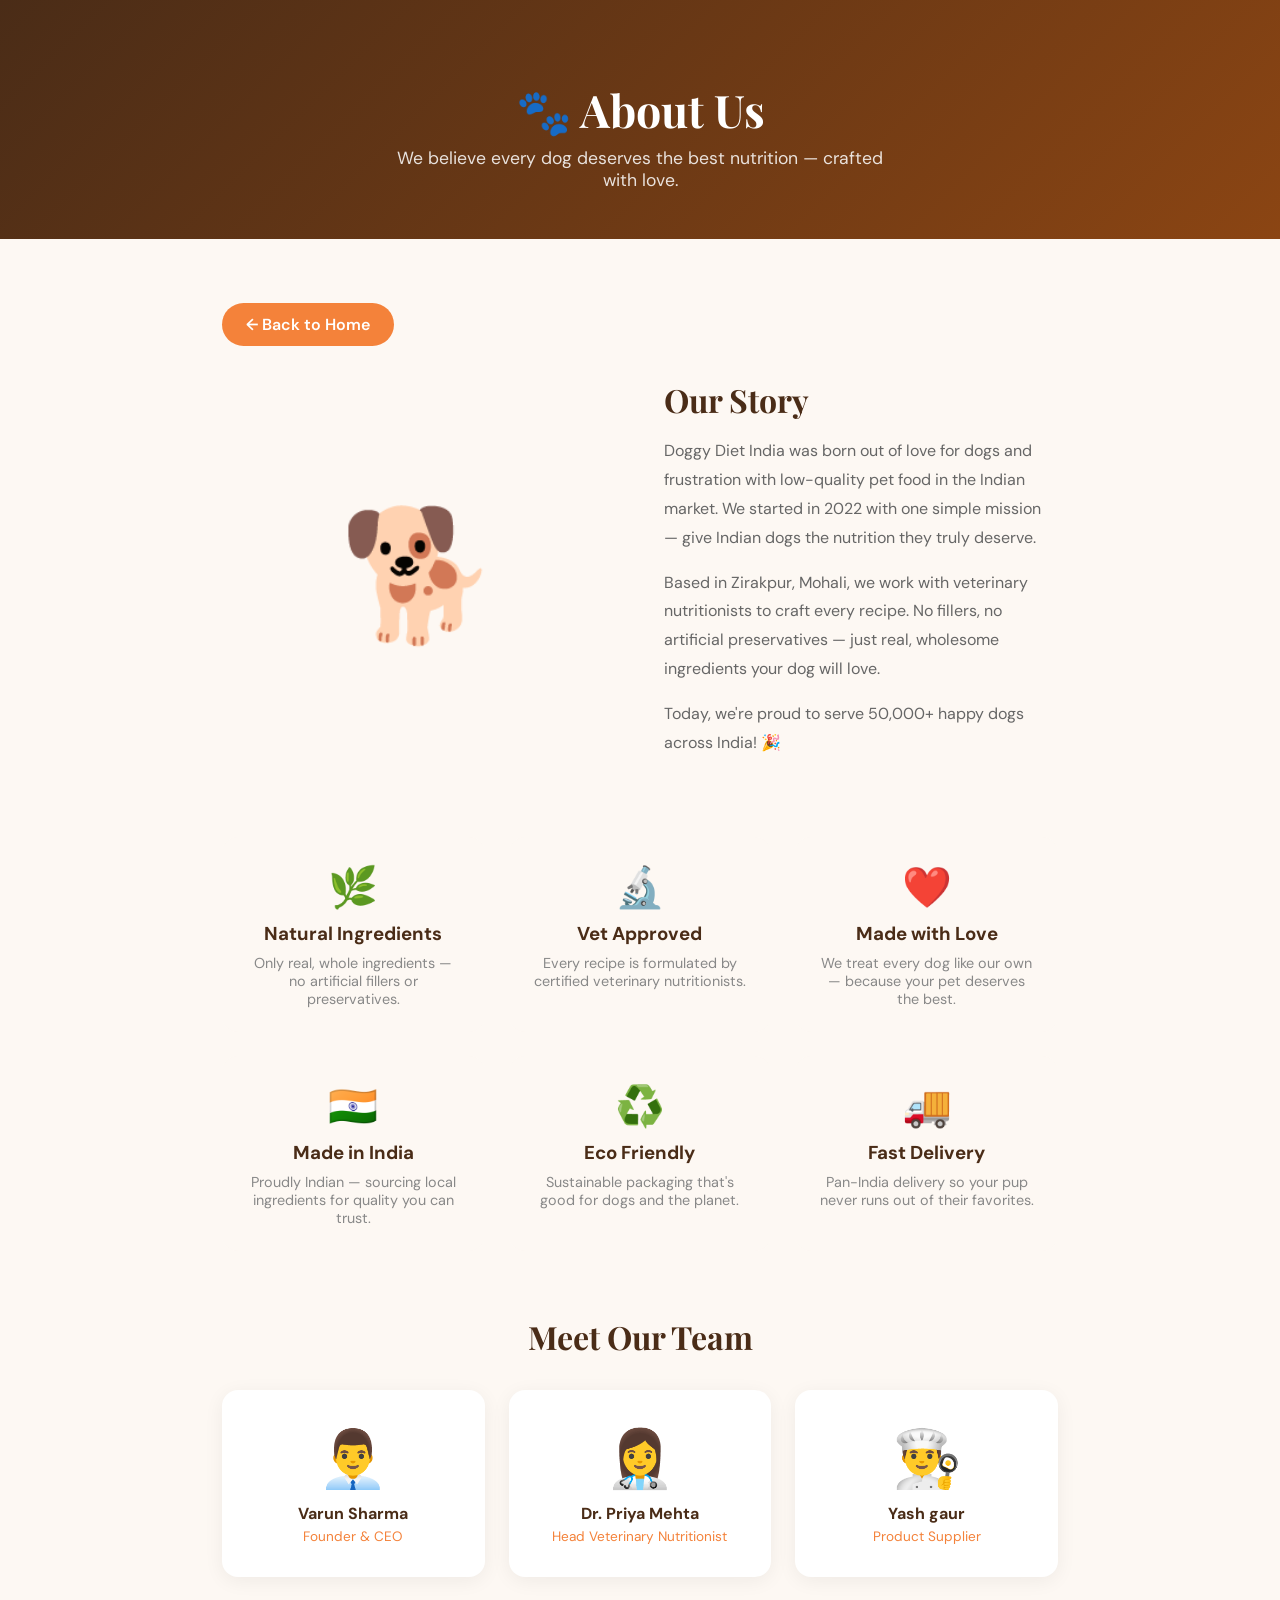
==== about.html @ 47fa0f8b "Add files via upload" ====
<!DOCTYPE html>
<html lang="en">
<head>
  <meta charset="UTF-8">
  <meta name="viewport" content="width=device-width, initial-scale=1.0">
  <title>About Us — Doggy Diet India</title>
  <link href="https://fonts.googleapis.com/css2?family=Playfair+Display:wght@700;800&family=DM+Sans:wght@300;400;500;600&display=swap" rel="stylesheet"/>
  <link rel="stylesheet" href="style.css">
  <style>
    .page-hero {
      background: linear-gradient(135deg, #4A2C17 0%, #8B4513 100%);
      padding: 5rem 2rem 3rem;
      text-align: center;
      color: white;
    }
    .page-hero h1 {
      font-family: 'Playfair Display', serif;
      font-size: 2.8rem;
      margin-bottom: .5rem;
    }
    .page-hero p {
      font-size: 1.1rem;
      opacity: .85;
      max-width: 500px;
      margin: 0 auto;
    }
    .page-content {
      max-width: 900px;
      margin: 0 auto;
      padding: 4rem 2rem;
    }
    .about-grid {
      display: grid;
      grid-template-columns: 1fr 1fr;
      gap: 3rem;
      align-items: center;
      margin-bottom: 4rem;
    }
    @media(max-width:768px) {
      .about-grid { grid-template-columns: 1fr; }
      .page-hero h1 { font-size: 2rem; }
    }
    .about-emoji {
      font-size: 8rem;
      text-align: center;
      line-height: 1;
    }
    .about-text h2 {
      font-family: 'Playfair Display', serif;
      color: #4A2C17;
      font-size: 2rem;
      margin-bottom: 1rem;
    }
    .about-text p {
      color: #666;
      line-height: 1.8;
      margin-bottom: 1rem;
    }
    .values-grid {
      display: grid;
      grid-template-columns: repeat(3, 1fr);
      gap: 1.5rem;
      margin-top: 3rem;
    }
    @media(max-width:768px) {
      .values-grid { grid-template-columns: 1fr; }
    }
    .value-card {
      background: #FDF8F3;
      border-radius: 16px;
      padding: 1.5rem;
      text-align: center;
    }
    .value-card .icon { font-size: 2.5rem; margin-bottom: .5rem; }
    .value-card h3 { color: #4A2C17; margin-bottom: .5rem; }
    .value-card p { color: #888; font-size: .9rem; }
    .team-section {
      margin-top: 4rem;
      text-align: center;
    }
    .team-section h2 {
      font-family: 'Playfair Display', serif;
      color: #4A2C17;
      font-size: 2rem;
      margin-bottom: 2rem;
    }
    .team-grid {
      display: grid;
      grid-template-columns: repeat(3, 1fr);
      gap: 1.5rem;
    }
    @media(max-width:768px) {
      .team-grid { grid-template-columns: 1fr; }
    }
    .team-card {
      background: white;
      border-radius: 16px;
      padding: 2rem 1.5rem;
      box-shadow: 0 4px 20px rgba(0,0,0,.06);
      text-align: center;
    }
    .team-avatar { font-size: 3.5rem; margin-bottom: .5rem; }
    .team-name { font-weight: 700; color: #4A2C17; }
    .team-role { font-size: .85rem; color: #F4823A; margin-top: .2rem; }
    .back-btn {
      display: inline-flex;
      align-items: center;
      gap: .4rem;
      background: #F4823A;
      color: white;
      padding: .7rem 1.5rem;
      border-radius: 25px;
      text-decoration: none;
      font-weight: 600;
      margin-bottom: 2rem;
      transition: background .2s;
    }
    .back-btn:hover { background: #D96A22; }
  </style>
</head>
<body>

<div class="page-hero">
  <h1>🐾 About Us</h1>
  <p>We believe every dog deserves the best nutrition — crafted with love.</p>
</div>

<div class="page-content">
  <a href="index.html" class="back-btn">← Back to Home</a>

  <div class="about-grid">
    <div class="about-emoji">🐕</div>
    <div class="about-text">
      <h2>Our Story</h2>
      <p>Doggy Diet India was born out of love for dogs and frustration with low-quality pet food in the Indian market. We started in 2022 with one simple mission — give Indian dogs the nutrition they truly deserve.</p>
      <p>Based in Zirakpur, Mohali, we work with veterinary nutritionists to craft every recipe. No fillers, no artificial preservatives — just real, wholesome ingredients your dog will love.</p>
      <p>Today, we're proud to serve 50,000+ happy dogs across India! 🎉</p>
    </div>
  </div>

  <div class="values-grid">
    <div class="value-card">
      <div class="icon">🌿</div>
      <h3>Natural Ingredients</h3>
      <p>Only real, whole ingredients — no artificial fillers or preservatives.</p>
    </div>
    <div class="value-card">
      <div class="icon">🔬</div>
      <h3>Vet Approved</h3>
      <p>Every recipe is formulated by certified veterinary nutritionists.</p>
    </div>
    <div class="value-card">
      <div class="icon">❤️</div>
      <h3>Made with Love</h3>
      <p>We treat every dog like our own — because your pet deserves the best.</p>
    </div>
    <div class="value-card">
      <div class="icon">🇮🇳</div>
      <h3>Made in India</h3>
      <p>Proudly Indian — sourcing local ingredients for quality you can trust.</p>
    </div>
    <div class="value-card">
      <div class="icon">♻️</div>
      <h3>Eco Friendly</h3>
      <p>Sustainable packaging that's good for dogs and the planet.</p>
    </div>
    <div class="value-card">
      <div class="icon">🚚</div>
      <h3>Fast Delivery</h3>
      <p>Pan-India delivery so your pup never runs out of their favorites.</p>
    </div>
  </div>

  <div class="team-section">
    <h2>Meet Our Team</h2>
    <div class="team-grid">
      <div class="team-card">
        <div class="team-avatar">👨‍💼</div>
        <div class="team-name">Varun Sharma</div>
        <div class="team-role">Founder & CEO</div>
      </div>
      <div class="team-card">
        <div class="team-avatar">👩‍⚕️</div>
        <div class="team-name">Dr. Priya Mehta</div>
        <div class="team-role">Head Veterinary Nutritionist</div>
      </div>
      <div class="team-card">
        <div class="team-avatar">👨‍🍳</div>
        <div class="team-name">Yash gaur </div>
        <div class="team-role"> Product Supplier</div>
      </div>
    </div>
  </div>
</div>

</body>
</html>
---- style.css ----
/* ── RESET & ROOT ──────────────────────────────────── */
*, *::before, *::after { box-sizing: border-box; margin: 0; padding: 0; }

:root {
  --orange:    #F4823A;
  --orange-dk: #D96A22;
  --orange-lt: #FFF0E6;
  --brown:     #4A2C17;
  --brown-md:  #7B4B2A;
  --brown-lt:  #C49A6C;
  --cream:     #FDF8F3;
  --white:     #FFFFFF;
  --gray:      #6B6B6B;
  --gray-lt:   #F2EEEA;
  --text:      #2A1A0E;
  --shadow:    0 4px 24px rgba(74,44,23,.10);
  --shadow-lg: 0 12px 48px rgba(74,44,23,.16);
}

html { scroll-behavior: smooth; }

body {
  font-family: 'DM Sans', sans-serif;
  background: var(--cream);
  color: var(--text);
  overflow-x: hidden;
}

/* ── SCROLLBAR ─────────────────────────────────────── */
::-webkit-scrollbar { width: 6px; }
::-webkit-scrollbar-track { background: var(--cream); }
::-webkit-scrollbar-thumb { background: var(--brown-lt); border-radius: 3px; }

/* ── TOP BAR ───────────────────────────────────────── */
.topbar {
  background: var(--brown);
  color: var(--brown-lt);
  font-size: .78rem;
  letter-spacing: .06em;
  text-align: center;
  padding: .4rem 1rem;
  font-weight: 500;
}
.topbar span { color: var(--orange); font-weight: 600; }

/* ── NAV ────────────────────────────────────────────── */
nav {
  position: sticky; top: 0; z-index: 999;
  background: rgba(253,248,243,.95);
  backdrop-filter: blur(14px);
  border-bottom: 1px solid rgba(196,154,108,.2);
  padding: 0 5%;
  display: flex; align-items: center; justify-content: space-between;
  height: 68px;
  transition: box-shadow .3s;
}
nav.scrolled { box-shadow: var(--shadow); }

.nav-logo {
  display: flex; align-items: center; gap: .55rem;
  text-decoration: none;
}
.nav-logo .paw {
  width: 38px; height: 38px;
  background: var(--orange);
  border-radius: 50% 50% 50% 12px;
  display: grid; place-items: center;
  font-size: 1.15rem;
  box-shadow: 0 3px 10px rgba(244,130,58,.35);
  transition: transform .25s;
}
.nav-logo:hover .paw { transform: rotate(-10deg) scale(1.08); }
.nav-logo .brand {
  font-family: 'Playfair Display', serif;
  font-size: 1.35rem;
  color: var(--brown);
  line-height: 1;
}
.nav-logo .brand em { color: var(--orange); font-style: normal; }

.nav-links {
  display: flex; align-items: center; gap: 2rem;
  list-style: none;
}
.nav-links a {
  text-decoration: none;
  color: var(--brown-md);
  font-size: .92rem;
  font-weight: 500;
  position: relative;
  padding-bottom: 3px;
  transition: color .2s;
}
.nav-links a::after {
  content: '';
  position: absolute; bottom: 0; left: 0;
  width: 0; height: 2px;
  background: var(--orange);
  border-radius: 1px;
  transition: width .25s;
}
.nav-links a:hover { color: var(--orange); }
.nav-links a:hover::after { width: 100%; }

.nav-actions { display: flex; align-items: center; gap: .7rem; }

.btn-login {
  background: transparent;
  border: 1.5px solid var(--brown-lt);
  color: var(--brown);
  padding: .45rem 1.1rem;
  border-radius: 50px;
  font-size: .88rem; font-weight: 600;
  cursor: pointer;
  font-family: 'DM Sans', sans-serif;
  transition: all .2s;
}
.btn-login:hover { border-color: var(--orange); color: var(--orange); }

.btn-cart {
  background: var(--orange);
  border: none;
  color: #fff;
  width: 42px; height: 42px;
  border-radius: 50%;
  display: grid; place-items: center;
  font-size: 1rem;
  cursor: pointer;
  position: relative;
  box-shadow: 0 3px 10px rgba(244,130,58,.4);
  transition: transform .2s, box-shadow .2s;
}
.btn-cart:hover { transform: scale(1.08); box-shadow: 0 5px 16px rgba(244,130,58,.5); }
.cart-badge {
  position: absolute; top: -4px; right: -4px;
  background: var(--brown);
  color: #fff;
  font-size: .65rem; font-weight: 700;
  width: 18px; height: 18px;
  border-radius: 50%;
  display: grid; place-items: center;
}

.hamburger {
  display: none;
  flex-direction: column; gap: 5px;
  cursor: pointer; background: none; border: none; padding: 4px;
}
.hamburger span {
  display: block; width: 24px; height: 2px;
  background: var(--brown); border-radius: 2px;
  transition: all .3s;
}

/* ── HERO ───────────────────────────────────────────── */
.hero {
  min-height: 92vh;
  display: grid;
  grid-template-columns: 1fr 1fr;
  align-items: center;
  padding: 4rem 5% 3rem;
  gap: 3rem;
  position: relative;
  overflow: hidden;
}
.hero::before {
  content: '';
  position: absolute; top: -120px; right: -100px;
  width: 680px; height: 680px;
  background: radial-gradient(circle, rgba(244,130,58,.12) 0%, transparent 70%);
  pointer-events: none;
}
.hero::after {
  content: '';
  position: absolute; bottom: -80px; left: -60px;
  width: 400px; height: 400px;
  background: radial-gradient(circle, rgba(196,154,108,.12) 0%, transparent 70%);
  pointer-events: none;
}

.hero-content { z-index: 1; }

.hero-badge {
  display: inline-flex; align-items: center; gap: .4rem;
  background: var(--orange-lt);
  color: var(--orange-dk);
  font-size: .8rem; font-weight: 600;
  letter-spacing: .08em; text-transform: uppercase;
  padding: .35rem .9rem;
  border-radius: 50px;
  margin-bottom: 1.4rem;
  border: 1px solid rgba(244,130,58,.25);
  animation: fadeUp .6s ease both;
}

.hero-title {
  font-family: 'Playfair Display', serif;
  font-size: clamp(2.4rem, 5vw, 3.8rem);
  line-height: 1.1;
  color: var(--brown);
  margin-bottom: 1.2rem;
  animation: fadeUp .6s .1s ease both;
}
.hero-title .accent { color: var(--orange); }

.hero-desc {
  font-size: 1.05rem;
  color: var(--gray);
  line-height: 1.7;
  max-width: 440px;
  margin-bottom: 2.2rem;
  animation: fadeUp .6s .2s ease both;
}

.hero-cta {
  display: flex; gap: 1rem; flex-wrap: wrap;
  animation: fadeUp .6s .3s ease both;
}

.btn-primary {
  background: var(--orange);
  color: #fff;
  border: none;
  padding: .85rem 2rem;
  border-radius: 50px;
  font-size: .95rem; font-weight: 600;
  cursor: pointer;
  font-family: 'DM Sans', sans-serif;
  box-shadow: 0 6px 20px rgba(244,130,58,.4);
  transition: all .25s;
  display: inline-flex; align-items: center; gap: .5rem;
}
.btn-primary:hover {
  background: var(--orange-dk);
  transform: translateY(-2px);
  box-shadow: 0 10px 28px rgba(244,130,58,.5);
}

.btn-secondary {
  background: transparent;
  color: var(--brown);
  border: 2px solid var(--brown-lt);
  padding: .85rem 2rem;
  border-radius: 50px;
  font-size: .95rem; font-weight: 600;
  cursor: pointer;
  font-family: 'DM Sans', sans-serif;
  transition: all .25s;
  display: inline-flex; align-items: center; gap: .5rem;
}
.btn-secondary:hover {
  border-color: var(--orange); color: var(--orange);
  transform: translateY(-2px);
}

.hero-stats {
  display: flex; gap: 2.5rem; margin-top: 2.5rem;
  animation: fadeUp .6s .4s ease both;
}
.stat { text-align: center; }
.stat .num {
  font-family: 'Playfair Display', serif;
  font-size: 1.7rem;
  color: var(--brown);
  line-height: 1;
}
.stat .lbl {
  font-size: .78rem; color: var(--gray);
  font-weight: 500; letter-spacing: .05em;
  text-transform: uppercase; margin-top: .2rem;
}

.hero-img-wrap {
  position: relative;
  display: flex; align-items: center; justify-content: center;
  animation: fadeIn .8s .2s ease both;
  z-index: 1;
}
.hero-img-blob {
  width: min(520px, 90%);
  aspect-ratio: 1;
  background: linear-gradient(135deg, #FDE8D4 0%, #F4C49A 55%, #E8A46A 100%);
  border-radius: 60% 40% 55% 45% / 50% 60% 40% 50%;
  display: flex; align-items: center; justify-content: center;
  position: relative;
  animation: morph 10s ease-in-out infinite;
  box-shadow: var(--shadow-lg);
}
.hero-dog-emoji {
  font-size: clamp(8rem, 16vw, 13rem);
  line-height: 1;
  filter: drop-shadow(0 20px 30px rgba(74,44,23,.2));
  animation: float 4s ease-in-out infinite;
}
.hero-float-tag {
  position: absolute;
  background: #fff;
  border-radius: 16px;
  padding: .65rem 1rem;
  box-shadow: var(--shadow-lg);
  display: flex; align-items: center; gap: .55rem;
  font-size: .82rem; font-weight: 600;
  color: var(--brown);
}
.hero-float-tag .icon { font-size: 1.2rem; }
.tag-1 { top: 8%; left: -2%; animation: floatTag1 5s ease-in-out infinite; }
.tag-2 { bottom: 14%; right: -4%; animation: floatTag2 6s 1s ease-in-out infinite; }
.tag-3 { top: 42%; left: -8%; animation: floatTag1 4s 2s ease-in-out infinite; }

/* ── SECTIONS ───────────────────────────────────────── */
.section { padding: 5rem 5%; }
.section-header { text-align: center; margin-bottom: 3rem; }
.section-label {
  display: inline-block;
  font-size: .78rem; font-weight: 600;
  letter-spacing: .12em; text-transform: uppercase;
  color: var(--orange);
  margin-bottom: .7rem;
}
.section-title {
  font-family: 'Playfair Display', serif;
  font-size: clamp(1.8rem, 4vw, 2.6rem);
  color: var(--brown);
  line-height: 1.2;
}
.section-sub {
  color: var(--gray);
  font-size: .98rem;
  margin-top: .6rem;
  max-width: 500px; margin-inline: auto;
  line-height: 1.65;
}

/* ── CATEGORIES ─────────────────────────────────────── */
.categories-grid {
  display: grid;
  grid-template-columns: repeat(3, 1fr);
  gap: 1.6rem;
}

.cat-card {
  background: var(--white);
  border-radius: 24px;
  padding: 2.5rem 2rem;
  text-align: center;
  cursor: pointer;
  border: 2px solid transparent;
  box-shadow: var(--shadow);
  transition: all .3s;
  position: relative;
  overflow: hidden;
}
.cat-card::before {
  content: '';
  position: absolute; inset: 0;
  background: linear-gradient(135deg, rgba(244,130,58,.06) 0%, transparent 60%);
  opacity: 0;
  transition: opacity .3s;
}
.cat-card:hover {
  border-color: var(--orange);
  transform: translateY(-6px);
  box-shadow: var(--shadow-lg);
}
.cat-card:hover::before { opacity: 1; }

.cat-icon {
  font-size: 3.8rem;
  display: block; margin-bottom: 1rem;
  transition: transform .3s;
}
.cat-card:hover .cat-icon { transform: scale(1.15) rotate(-5deg); }

.cat-name {
  font-family: 'Playfair Display', serif;
  font-size: 1.25rem;
  color: var(--brown);
  margin-bottom: .45rem;
}
.cat-desc { font-size: .86rem; color: var(--gray); line-height: 1.55; }
.cat-badge {
  display: inline-block;
  background: var(--orange-lt);
  color: var(--orange-dk);
  font-size: .72rem; font-weight: 700;
  padding: .25rem .75rem;
  border-radius: 50px;
  margin-top: .9rem;
  letter-spacing: .04em;
}

/* ── PRODUCTS ───────────────────────────────────────── */
.products-bg { background: var(--gray-lt); }

.product-filters {
  display: flex; gap: .7rem; justify-content: center;
  flex-wrap: wrap;
  margin-bottom: 2.5rem;
}
.filter-btn {
  background: var(--white);
  border: 1.5px solid rgba(196,154,108,.3);
  color: var(--brown-md);
  padding: .5rem 1.3rem;
  border-radius: 50px;
  font-size: .86rem; font-weight: 600;
  cursor: pointer;
  font-family: 'DM Sans', sans-serif;
  transition: all .2s;
}
.filter-btn.active, .filter-btn:hover {
  background: var(--orange);
  border-color: var(--orange);
  color: #fff;
}

.products-grid {
  display: grid;
  grid-template-columns: repeat(auto-fill, minmax(260px, 1fr));
  gap: 1.8rem;
}

.product-card {
  background: var(--white);
  border-radius: 20px;
  overflow: hidden;
  box-shadow: var(--shadow);
  transition: all .3s;
  position: relative;
}
.product-card:hover {
  transform: translateY(-6px);
  box-shadow: var(--shadow-lg);
}

.product-img {
  background: linear-gradient(135deg, #FDE8D4 0%, #F9D4AD 100%);
  height: 200px;
  display: flex; align-items: center; justify-content: center;
  font-size: 6rem;
  position: relative;
  overflow: hidden;
  transition: background .3s;
}
.product-card:hover .product-img {
  background: linear-gradient(135deg, #F4C49A 0%, #E8A46A 100%);
}

.product-badge {
  position: absolute; top: 12px; left: 12px;
  background: var(--orange);
  color: #fff;
  font-size: .7rem; font-weight: 700;
  padding: .25rem .65rem;
  border-radius: 50px;
  letter-spacing: .05em;
}
.product-badge.sale { background: #E05252; }
.product-badge.new  { background: var(--brown-md); }

.product-wishlist {
  position: absolute; top: 10px; right: 10px;
  background: rgba(255,255,255,.85);
  backdrop-filter: blur(4px);
  border: none; cursor: pointer;
  width: 34px; height: 34px;
  border-radius: 50%;
  display: grid; place-items: center;
  font-size: .95rem;
  transition: all .2s;
  color: var(--gray);
}
.product-wishlist:hover { background: #fff; color: #E05252; transform: scale(1.1); }
.product-wishlist.loved { color: #E05252; }

.product-body { padding: 1.2rem 1.3rem 1.4rem; }
.product-meta {
  font-size: .75rem; color: var(--brown-lt);
  font-weight: 600; letter-spacing: .06em; text-transform: uppercase;
  margin-bottom: .3rem;
}
.product-name {
  font-family: 'Playfair Display', serif;
  font-size: 1.05rem;
  color: var(--brown);
  margin-bottom: .5rem;
  line-height: 1.3;
}
.product-rating {
  display: flex; align-items: center; gap: .3rem;
  margin-bottom: .7rem;
}
.stars { color: var(--orange); font-size: .88rem; letter-spacing: .05em; }
.rating-count { font-size: .78rem; color: var(--gray); }

.product-price-row {
  display: flex; align-items: center; justify-content: space-between;
}
.product-price { font-size: 1.3rem; font-weight: 700; color: var(--brown); }
.product-price .old {
  font-size: .82rem; font-weight: 400;
  color: var(--gray);
  text-decoration: line-through;
  margin-left: .35rem;
}

.btn-add-cart {
  background: var(--orange);
  color: #fff;
  border: none;
  padding: .55rem 1.1rem;
  border-radius: 50px;
  font-size: .84rem; font-weight: 600;
  cursor: pointer;
  font-family: 'DM Sans', sans-serif;
  display: flex; align-items: center; gap: .4rem;
  box-shadow: 0 3px 10px rgba(244,130,58,.35);
  transition: all .25s;
}
.btn-add-cart:hover { background: var(--orange-dk); transform: scale(1.05); }
.btn-add-cart.added {
  background: #3DAA6D;
  box-shadow: 0 3px 10px rgba(61,170,109,.35);
}

/* ── PROMO BANNER ───────────────────────────────────── */
.promo-banner {
  background: linear-gradient(135deg, var(--brown) 0%, var(--brown-md) 100%);
  padding: 4.5rem 5%;
  display: grid;
  grid-template-columns: 1fr auto;
  align-items: center;
  gap: 2rem;
  position: relative;
  overflow: hidden;
}
.promo-banner::before {
  content: '🐾🐾🐾';
  position: absolute; right: 5%; bottom: -10px;
  font-size: 8rem; opacity: .07;
  letter-spacing: 1rem;
}
.promo-tag {
  display: inline-block;
  background: var(--orange); color: #fff;
  font-size: .75rem; font-weight: 700;
  letter-spacing: .1em; text-transform: uppercase;
  padding: .3rem .85rem; border-radius: 50px;
  margin-bottom: 1rem;
}
.promo-title {
  font-family: 'Playfair Display', serif;
  font-size: clamp(1.6rem, 3.5vw, 2.4rem);
  color: #fff; margin-bottom: .8rem; line-height: 1.2;
}
.promo-title .highlight { color: var(--orange); }
.promo-sub { color: rgba(255,255,255,.65); font-size: .96rem; line-height: 1.6; }
.btn-promo {
  background: var(--orange); color: #fff; border: none;
  padding: 1rem 2.2rem; border-radius: 50px;
  font-size: 1rem; font-weight: 700; cursor: pointer;
  font-family: 'DM Sans', sans-serif; white-space: nowrap;
  box-shadow: 0 6px 20px rgba(244,130,58,.4);
  transition: all .25s;
}
.btn-promo:hover { transform: translateY(-2px) scale(1.03); box-shadow: 0 10px 28px rgba(244,130,58,.5); }

/* ── TRUST STRIP ────────────────────────────────────── */
.trust-strip {
  background: var(--brown);
  padding: 2rem 5%;
  display: grid;
  grid-template-columns: repeat(4, 1fr);
  gap: 1rem;
}
.trust-item { display: flex; align-items: center; gap: .9rem; color: rgba(255,255,255,.85); }
.trust-icon { font-size: 1.8rem; flex-shrink: 0; }
.trust-title { font-size: .88rem; font-weight: 700; color: #fff; }
.trust-sub { font-size: .75rem; color: rgba(255,255,255,.55); margin-top: .15rem; }

/* ── REVIEWS ────────────────────────────────────────── */
.reviews-grid {
  display: grid;
  grid-template-columns: repeat(auto-fill, minmax(300px, 1fr));
  gap: 1.6rem;
}

.review-card {
  background: var(--white);
  border-radius: 20px;
  padding: 1.8rem;
  box-shadow: var(--shadow);
  transition: transform .3s;
  position: relative;
}
.review-card:hover { transform: translateY(-4px); }
.review-card::after {
  content: '"';
  position: absolute; top: 1rem; right: 1.5rem;
  font-family: 'Playfair Display', serif;
  font-size: 5rem; line-height: 1;
  color: var(--orange-lt);
}

.reviewer { display: flex; align-items: center; gap: .9rem; margin-bottom: 1rem; }
.reviewer-avatar {
  width: 48px; height: 48px; border-radius: 50%;
  background: linear-gradient(135deg, var(--orange-lt), #F4C49A);
  display: grid; place-items: center; font-size: 1.4rem; flex-shrink: 0;
}
.reviewer-name { font-weight: 700; font-size: .96rem; color: var(--brown); }
.reviewer-dog { font-size: .8rem; color: var(--gray); margin-top: .15rem; }
.review-stars { color: var(--orange); font-size: .88rem; margin-bottom: .8rem; }
.review-text { font-size: .9rem; color: var(--gray); line-height: 1.65; }
.review-product {
  margin-top: 1rem; padding-top: 1rem;
  border-top: 1px solid var(--gray-lt);
  font-size: .78rem; color: var(--brown-lt); font-weight: 600;
}

/* ── FOOTER ─────────────────────────────────────────── */
footer { background: var(--text); color: rgba(255,255,255,.75); padding: 4rem 5% 2rem; }

.footer-grid {
  display: grid;
  grid-template-columns: 2fr 1fr 1fr 1.5fr;
  gap: 3rem;
  margin-bottom: 3rem;
}

.footer-brand .brand-name {
  font-family: 'Playfair Display', serif;
  font-size: 1.5rem; color: #fff; margin-bottom: .8rem;
  display: flex; align-items: center; gap: .5rem;
}
.footer-brand p {
  font-size: .88rem; line-height: 1.7;
  max-width: 280px; margin-bottom: 1.4rem;
}

.social-links { display: flex; gap: .7rem; }
.social-btn {
  width: 38px; height: 38px; border-radius: 50%;
  background: rgba(255,255,255,.08);
  border: 1px solid rgba(255,255,255,.12);
  display: grid; place-items: center;
  font-size: .95rem; cursor: pointer;
  transition: all .2s;
  text-decoration: none; color: rgba(255,255,255,.75);
}
.social-btn:hover {
  background: var(--orange); border-color: var(--orange);
  color: #fff; transform: translateY(-2px);
}

.footer-col h4 {
  font-size: .88rem; font-weight: 700; color: #fff;
  letter-spacing: .08em; text-transform: uppercase; margin-bottom: 1.2rem;
}
.footer-col ul { list-style: none; }
.footer-col ul li { margin-bottom: .65rem; }
.footer-col ul a {
  color: rgba(255,255,255,.6); text-decoration: none;
  font-size: .88rem; transition: color .2s;
}
.footer-col ul a:hover { color: var(--orange); }

.footer-contact p { font-size: .88rem; display: flex; align-items: flex-start; gap: .5rem; margin-bottom: .7rem; }
.footer-contact .ic { color: var(--orange); flex-shrink: 0; }

.newsletter { margin-top: 1.2rem; }
.newsletter-form { display: flex; gap: .4rem; margin-top: .6rem; }
.newsletter-form input {
  flex: 1;
  background: rgba(255,255,255,.08);
  border: 1px solid rgba(255,255,255,.15);
  border-radius: 50px;
  padding: .6rem 1rem; color: #fff;
  font-size: .84rem; font-family: 'DM Sans', sans-serif;
  outline: none; transition: border-color .2s;
}
.newsletter-form input::placeholder { color: rgba(255,255,255,.35); }
.newsletter-form input:focus { border-color: var(--orange); }
.newsletter-form button {
  background: var(--orange); border: none; color: #fff;
  padding: .6rem 1.1rem; border-radius: 50px;
  font-size: .84rem; font-weight: 600; cursor: pointer;
  font-family: 'DM Sans', sans-serif; transition: background .2s;
}
.newsletter-form button:hover { background: var(--orange-dk); }

.footer-bottom {
  border-top: 1px solid rgba(255,255,255,.08);
  padding-top: 1.8rem;
  display: flex; align-items: center; justify-content: space-between;
  flex-wrap: wrap; gap: 1rem; font-size: .8rem;
}
.footer-bottom .pay-icons { display: flex; gap: .5rem; }
.pay-icon {
  background: rgba(255,255,255,.1);
  border: 1px solid rgba(255,255,255,.12);
  border-radius: 6px; padding: .2rem .55rem;
  font-size: .72rem; font-weight: 700; color: rgba(255,255,255,.7);
}

/* ── CART PANEL ─────────────────────────────────────── */
cart-overlay {
  position: fixed; inset: 0; z-index: 1999;
  background: rgba(42,26,14,.5);
  backdrop-filter: blur(3px);
  opacity: 0; pointer-events: none;
  transition: opacity .3s;
}
.cart-overlay.open { opacity: 1; pointer-events: all; }

.cart-panel {
  position: fixed; top: 0; right: 0; bottom: 0; z-index: 2000;
  width: min(400px, 95vw);
  background: var(--cream);
  box-shadow: -10px 0 50px rgba(0,0,0,.2);
  transform: translateX(100%);
  transition: transform .35s cubic-bezier(.4,0,.2,1);
  display: flex; flex-direction: column;
}
.cart-panel.open { transform: translateX(0); }

.cart-head {
  padding: 1.3rem 1.5rem; background: var(--brown); color: #fff;
  display: flex; align-items: center; justify-content: space-between;
}
.cart-head h3 { font-family: 'Playfair Display', serif; font-size: 1.2rem; }
.cart-close {
  background: rgba(255,255,255,.15); border: none; color: #fff;
  width: 34px; height: 34px; border-radius: 50%; cursor: pointer;
  font-size: 1.1rem; display: grid; place-items: center; transition: background .2s;
}
.cart-close:hover { background: rgba(255,255,255,.25); }

.cart-items { flex: 1; overflow-y: auto; padding: 1rem 1.5rem; }
.cart-item {
  display: flex; gap: 1rem; align-items: center;
  padding: .9rem 0; border-bottom: 1px solid rgba(196,154,108,.2);
}
.cart-item-img {
  width: 60px; height: 60px;
  background: linear-gradient(135deg, #FDE8D4, #F4C49A);
  border-radius: 12px; display: grid; place-items: center;
  font-size: 2rem; flex-shrink: 0;
}
.cart-item-name { font-size: .9rem; font-weight: 600; color: var(--brown); }
.cart-item-price { font-size: .84rem; color: var(--orange); font-weight: 700; }
.cart-item-qty { display: flex; align-items: center; gap: .4rem; margin-top: .3rem; }
.qty-btn {
  width: 24px; height: 24px; border-radius: 50%;
  border: 1.5px solid var(--brown-lt); background: none; cursor: pointer;
  font-size: .9rem; font-weight: 700; color: var(--brown-md);
  display: grid; place-items: center; transition: all .2s;
}
.qty-btn:hover { background: var(--orange); border-color: var(--orange); color: #fff; }
.qty-num { font-size: .88rem; font-weight: 600; color: var(--brown); min-width: 16px; text-align: center; }
.cart-item-remove {
  margin-left: auto; background: none; border: none; cursor: pointer;
  color: var(--brown-lt); font-size: .9rem; transition: color .2s;
}
.cart-item-remove:hover { color: #E05252; }

.cart-empty { text-align: center; padding: 3rem 1rem; color: var(--gray); }
.cart-empty .empty-icon { font-size: 3.5rem; margin-bottom: .8rem; }

.cart-footer {
  padding: 1.3rem 1.5rem; border-top: 1px solid rgba(196,154,108,.2); background: var(--white);
}
.cart-subtotal {
  display: flex; justify-content: space-between;
  font-weight: 700; font-size: 1.05rem; color: var(--brown); margin-bottom: 1rem;
}
.btn-checkout {
  width: 100%; background: var(--orange); color: #fff; border: none;
  padding: .95rem; border-radius: 50px;
  font-size: 1rem; font-weight: 700; cursor: pointer;
  font-family: 'DM Sans', sans-serif;
  box-shadow: 0 4px 16px rgba(244,130,58,.4); transition: all .25s;
}
.btn-checkout:hover { background: var(--orange-dk); transform: translateY(-1px); }

/* ── TOAST ──────────────────────────────────────────── */
.toast {
  position: fixed; bottom: 2rem; left: 50%; z-index: 3000;
  transform: translateX(-50%) translateY(100px);
  background: var(--brown); color: #fff;
  padding: .75rem 1.5rem; border-radius: 50px;
  font-size: .9rem; font-weight: 600;
  display: flex; align-items: center; gap: .5rem;
  box-shadow: var(--shadow-lg);
  transition: transform .35s cubic-bezier(.4,0,.2,1);
  white-space: nowrap;
}
toast {
  position: fixed; bottom: 2rem; left: 50%; z-index: 3000;
  transform: translateX(-50%) translateY(100px);
  background: var(--brown); color: #fff;
  padding: .75rem 1.5rem; border-radius: 50px;
  font-size: .9rem; font-weight: 600;
  display: flex; align-items: center; gap: .5rem;
  box-shadow: var(--shadow-lg);
  transition: transform .35s cubic-bezier(.4,0,.2,1);
  white-space: nowrap;
}
.toast.show { transform: translateX(-50%) translateY(0); }

/* ── MOBILE NAV ─────────────────────────────────────── */
.mobile-menu {
  position: fixed; inset: 0; z-index: 1500;
  background: var(--cream);
  transform: translateX(-100%);
  transition: transform .35s cubic-bezier(.4,0,.2,1);
  padding: 5rem 2rem 2rem;
  display: flex; flex-direction: column; gap: 1.5rem;
}
.mobile-menu.open { transform: translateX(0); }
.mobile-menu a {
  font-family: 'Playfair Display', serif; font-size: 1.8rem;
  color: var(--brown); text-decoration: none;
  border-bottom: 1px solid rgba(196,154,108,.2);
  padding-bottom: 1rem; transition: color .2s;
}
.mobile-menu a:hover { color: var(--orange); }
.mobile-close {
  position: absolute; top: 1.2rem; right: 1.2rem;
  background: none; border: none; font-size: 1.4rem;
  cursor: pointer; color: var(--brown);
}

/* ── ANIMATIONS ─────────────────────────────────────── */
@keyframes fadeUp {
  from { opacity: 0; transform: translateY(24px); }
  to   { opacity: 1; transform: translateY(0); }
}
@keyframes fadeIn {
  from { opacity: 0; }
  to   { opacity: 1; }
}
@keyframes float {
  0%,100% { transform: translateY(0); }
  50%     { transform: translateY(-16px); }
}
@keyframes floatTag1 {
  0%,100% { transform: translateY(0) rotate(-3deg); }
  50%     { transform: translateY(-8px) rotate(2deg); }
}
@keyframes floatTag2 {
  0%,100% { transform: translateY(0) rotate(2deg); }
  50%     { transform: translateY(-10px) rotate(-2deg); }
}
@keyframes morph {
  0%,100% { border-radius: 60% 40% 55% 45% / 50% 60% 40% 50%; }
  33%     { border-radius: 40% 60% 45% 55% / 60% 40% 55% 45%; }
  66%     { border-radius: 55% 45% 60% 40% / 45% 55% 50% 50%; }
}

/* ── RESPONSIVE ─────────────────────────────────────── */
@media (max-width: 1024px) {
  .footer-grid { grid-template-columns: 1fr 1fr; }
  .trust-strip { grid-template-columns: repeat(2, 1fr); gap: 1.5rem; }
}
@media (max-width: 768px) {
  .nav-links, .nav-actions .btn-login { display: none; }
  .hamburger { display: flex; }
  .hero {
    grid-template-columns: 1fr;
    min-height: auto;
    padding: 2.5rem 5% 3rem;
    text-align: center;
  }
  .hero-img-wrap { order: -1; }
  .hero-img-blob { width: min(320px, 80vw); }
  .hero-cta { justify-content: center; }
  .hero-stats { justify-content: center; }
  .hero-desc { margin-inline: auto; }
  .tag-3 { display: none; }
  .categories-grid { grid-template-columns: 1fr; }
  .promo-banner { grid-template-columns: 1fr; }
  .footer-grid { grid-template-columns: 1fr; gap: 2rem; }
  .trust-strip { grid-template-columns: 1fr 1fr; }
  .footer-bottom { flex-direction: column; text-align: center; }
}
@media (max-width: 480px) {
  .hero-stats { gap: 1.5rem; }
  .trust-strip { grid-template-columns: 1fr; }
  nav { padding: 0 4%; }
}

/* ── PAYMENT MODAL ───────────────────────────── */
.modal-overlay {
  position: fixed;
  inset: 0;
  background: rgba(0,0,0,0.5);
  display: flex;
  align-items: center;
  justify-content: center;
  z-index: 9999;
  opacity: 0;
  pointer-events: none;
  transition: opacity .3s;
}

.modal-overlay.open {
  opacity: 1;
  pointer-events: all;
}

.modal-box {
  background: white;
  border-radius: 20px;
  padding: 2rem;
  width: 420px;
  max-width: 90vw;
  max-height: 90vh;
  overflow-y: auto;
  box-shadow: 0 20px 60px rgba(0,0,0,0.2);
  transform: translateY(30px);
  transition: transform .3s;
}

.modal-overlay.open .modal-box {
  transform: translateY(0);
}

.modal-head {
  display: flex;
  justify-content: space-between;
  align-items: center;
  margin-bottom: 1.2rem;
}

.modal-head h3 {
  color: #4A2C17;
  font-size: 1.2rem;
}

.modal-close {
  background: none;
  border: none;
  font-size: 1.2rem;
  cursor: pointer;
  color: #999;
  transition: color .2s;
}

.modal-close:hover { color: #4A2C17; }

.modal-summary {
  background: #FDF8F3;
  border-radius: 12px;
  padding: 1rem;
  margin-bottom: 1.2rem;
}

.modal-summary-item {
  display: flex;
  justify-content: space-between;
  align-items: center;
  padding: .4rem 0;
  font-size: .9rem;
  color: #4A2C17;
  border-bottom: 1px solid #f0e8e0;
}

.modal-summary-item:last-child {
  border-bottom: none;
  font-weight: 700;
  font-size: 1rem;
  color: #F4823A;
  margin-top: .3rem;
  padding-top: .6rem;
}

.modal-section { margin-bottom: 1.2rem; }

.modal-label {
  font-size: .85rem;
  font-weight: 700;
  color: #4A2C17;
  margin-bottom: .6rem;
}

.payment-options {
  display: grid;
  grid-template-columns: 1fr 1fr;
  gap: .5rem;
}

.pay-option {
  display: flex;
  align-items: center;
  gap: .5rem;
  padding: .7rem 1rem;
  border: 1.5px solid #e0d5cc;
  border-radius: 10px;
  cursor: pointer;
  font-size: .9rem;
  color: #4A2C17;
  transition: all .2s;
}

.pay-option:hover {
  border-color: #F4823A;
  background: #FDF8F3;
}

.pay-option input[type="radio"] {
  accent-color: #F4823A;
}

.pay-option input[type="radio"]:checked + span {
  color: #F4823A;
  font-weight: 600;
}

.btn-place-order {
  width: 100%;
  padding: 14px;
  background: #F4823A;
  color: white;
  border: none;
  border-radius: 12px;
  font-size: 1rem;
  font-weight: 700;
  cursor: pointer;
  transition: background .2s, transform .1s;
  font-family: 'DM Sans', sans-serif;
}

.btn-place-order:hover  { background: #D96A22; }
.btn-place-order:active { transform: scale(.98); }
.btn-place-order:disabled {
  background: #ccc;
  cursor: not-allowed;
}

/* ── MODAL ───────────────────────────────────────── */
.modal-overlay {
  position: fixed;
  inset: 0;
  background: rgba(0,0,0,0.5);
  display: flex;
  align-items: center;
  justify-content: center;
  z-index: 9999;
  opacity: 0;
  pointer-events: none;
  transition: opacity .3s;
}
.modal-overlay.open {
  opacity: 1;
  pointer-events: all;
}
.modal-box {
  background: white;
  border-radius: 20px;
  padding: 2rem;
  width: 460px;
  max-width: 95vw;
  max-height: 90vh;
  overflow-y: auto;
  box-shadow: 0 20px 60px rgba(0,0,0,0.2);
  transform: translateY(30px);
  transition: transform .3s;
}
.modal-overlay.open .modal-box {
  transform: translateY(0);
}
.modal-head {
  display: flex;
  justify-content: space-between;
  align-items: center;
  margin-bottom: 1rem;
}
.modal-head h3 { color: #4A2C17; font-size: 1.2rem; }
.modal-close {
  background: none;
  border: none;
  font-size: 1.2rem;
  cursor: pointer;
  color: #999;
}
.modal-close:hover { color: #4A2C17; }
.modal-summary {
  background: #FDF8F3;
  border-radius: 12px;
  padding: 1rem;
  margin-bottom: 1rem;
}
.modal-summary-item {
  display: flex;
  justify-content: space-between;
  padding: .35rem 0;
  font-size: .88rem;
  color: #4A2C17;
  border-bottom: 1px solid #f0e8e0;
}
.modal-summary-item:last-child {
  border-bottom: none;
  font-weight: 700;
  font-size: .95rem;
  color: #F4823A;
  padding-top: .5rem;
  margin-top: .2rem;
}
.modal-section { margin-bottom: 1rem; }
.modal-label {
  font-size: .82rem;
  font-weight: 700;
  color: #4A2C17;
  margin-bottom: .5rem;
}
.payment-options {
  display: grid;
  grid-template-columns: 1fr 1fr;
  gap: .5rem;
}
.pay-option {
  display: flex;
  align-items: center;
  gap: .5rem;
  padding: .6rem .8rem;
  border: 1.5px solid #e0d5cc;
  border-radius: 10px;
  cursor: pointer;
  font-size: .88rem;
  color: #4A2C17;
  transition: all .2s;
}
.pay-option:hover {
  border-color: #F4823A;
  background: #FDF8F3;
}
.pay-option input[type="radio"] {
  accent-color: #F4823A;
}
.btn-place-order {
  width: 100%;
  padding: 13px;
  background: #F4823A;
  color: white;
  border: none;
  border-radius: 12px;
  font-size: 1rem;
  font-weight: 700;
  cursor: pointer;
  transition: background .2s;
  font-family: 'DM Sans', sans-serif;
}
.btn-place-order:hover  { background: #D96A22; }
.btn-place-order:disabled {
  background: #ccc;
  cursor: not-allowed;
}
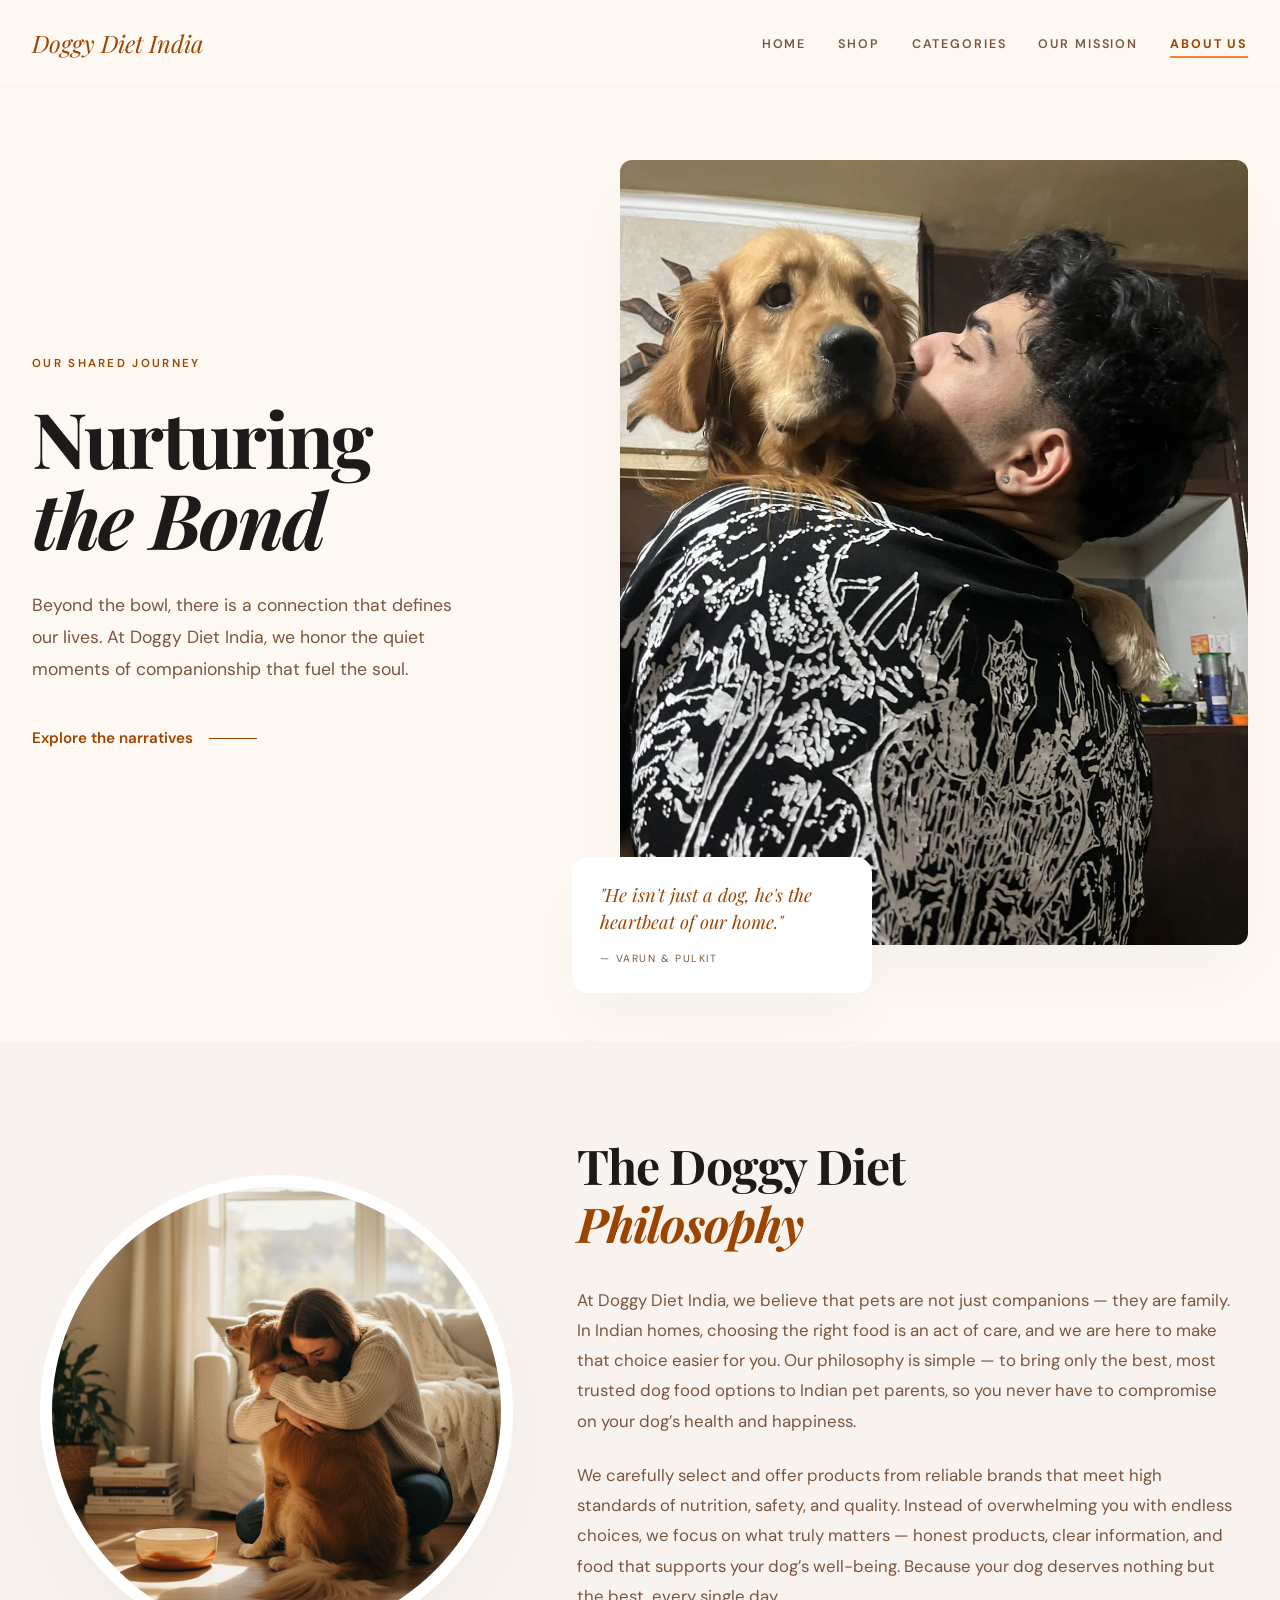
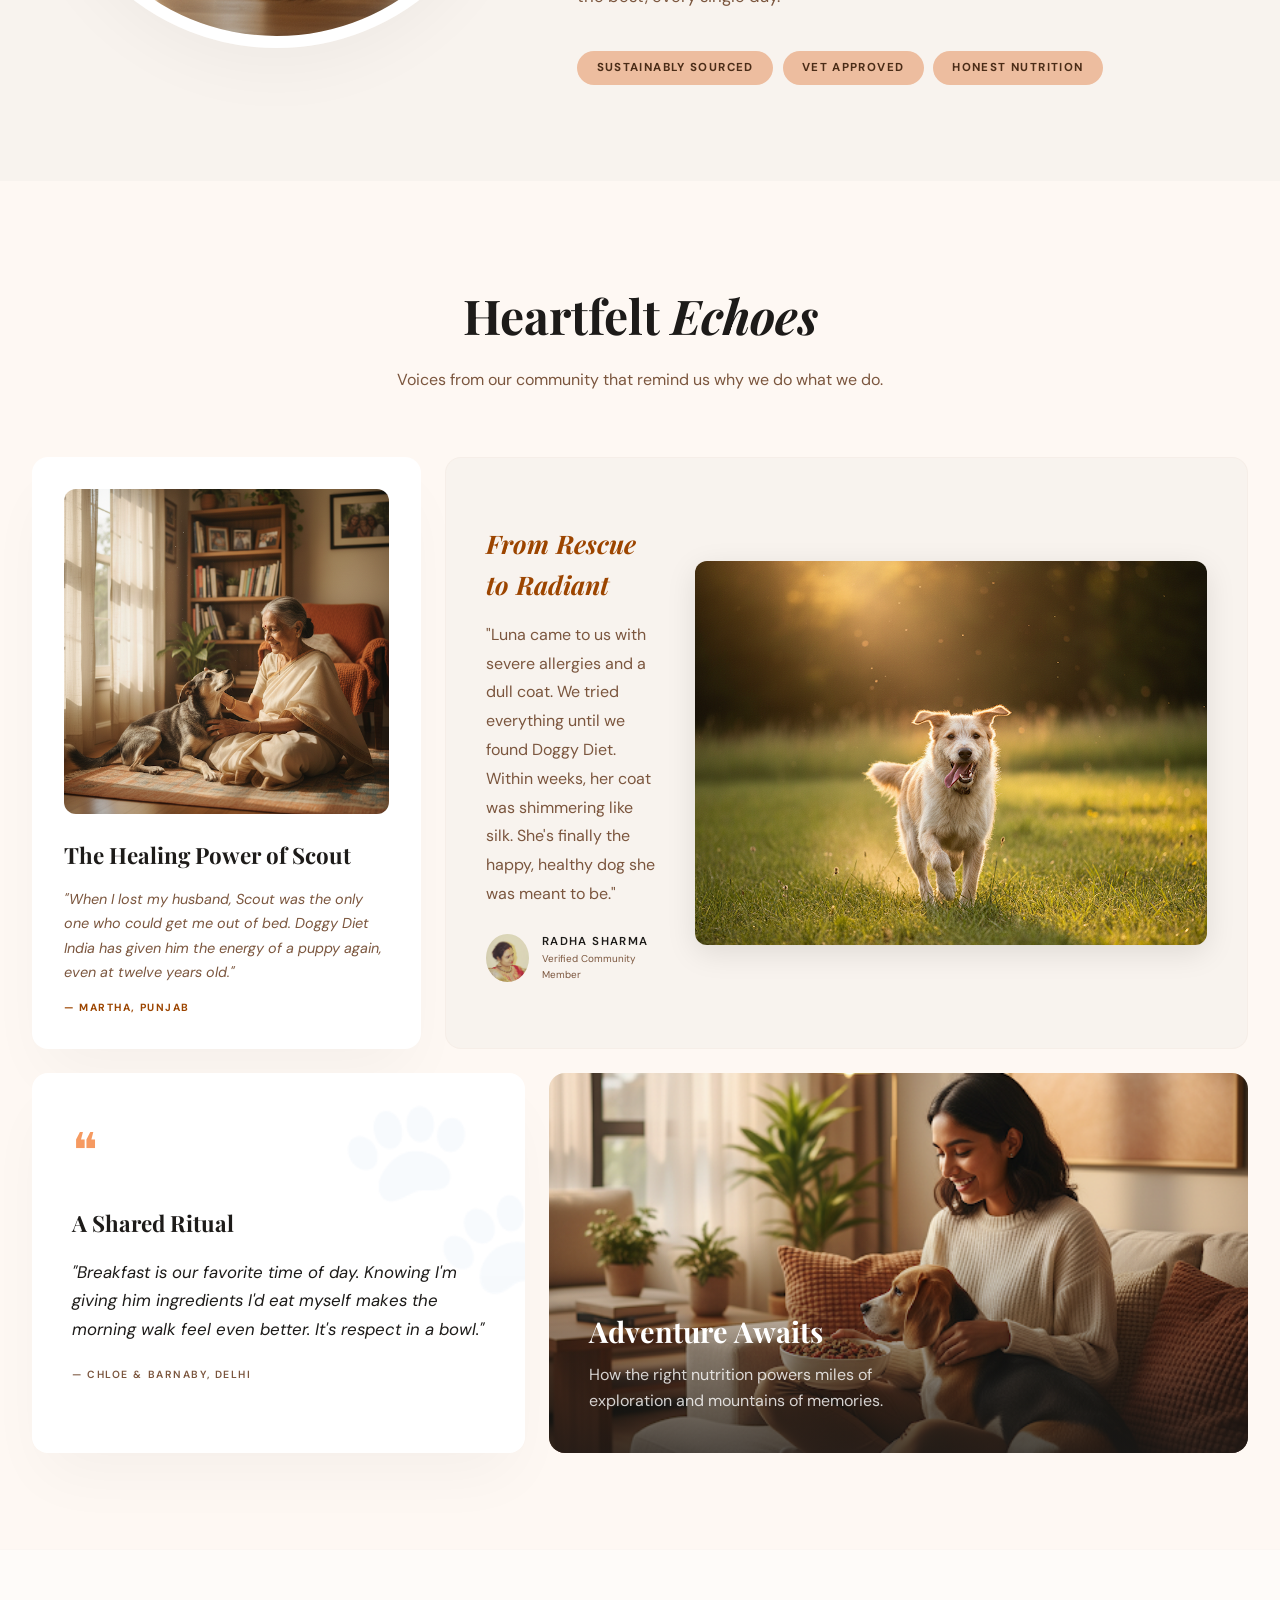
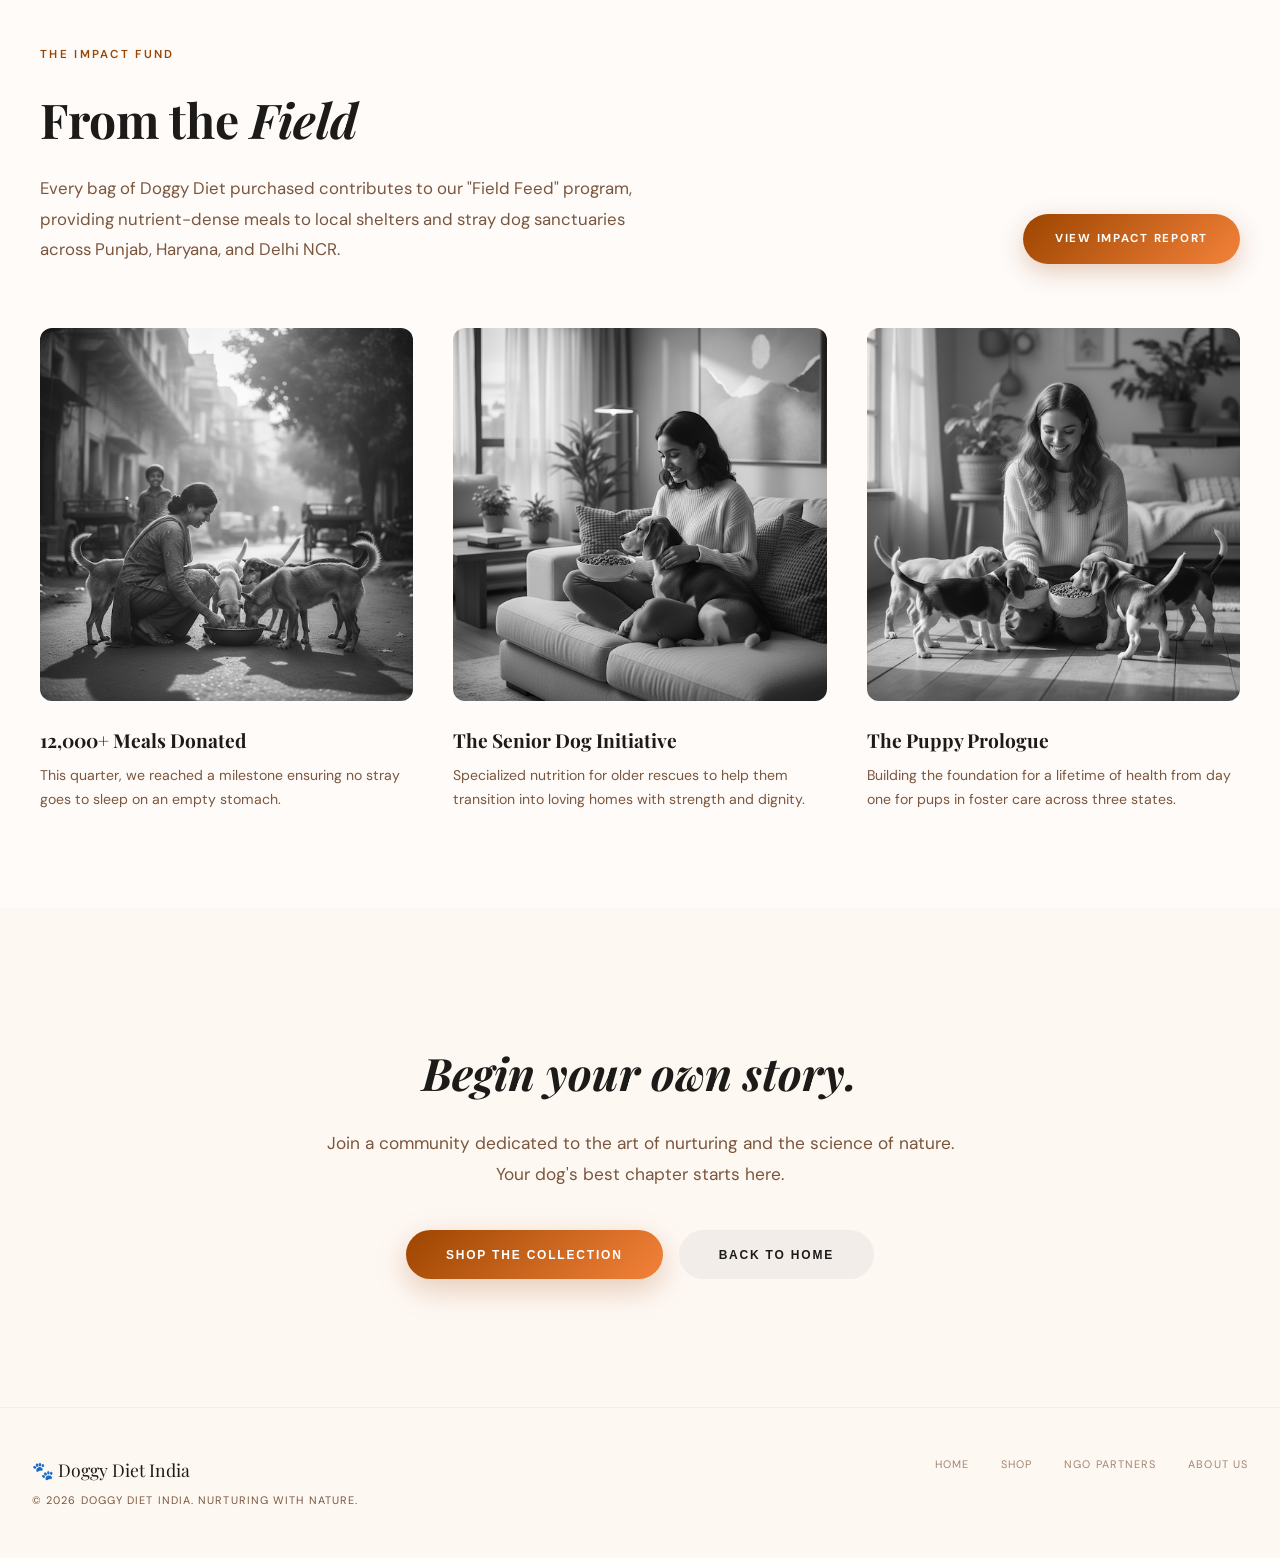
==== commit 6a2adf40: "Update about.html" ====
--- a/about.html
+++ b/about.html
@@ -1,197 +1,1055 @@
 <!DOCTYPE html>
 <html lang="en">
+
 <head>
   <meta charset="UTF-8">
   <meta name="viewport" content="width=device-width, initial-scale=1.0">
   <title>About Us — Doggy Diet India</title>
-  <link href="https://fonts.googleapis.com/css2?family=Playfair+Display:wght@700;800&family=DM+Sans:wght@300;400;500;600&display=swap" rel="stylesheet"/>
-  <link rel="stylesheet" href="style.css">
+  <meta name="description"
+    content="Discover the story behind Doggy Diet India — premium, natural dog food crafted with love and veterinary science.">
+  <link
+    href="https://fonts.googleapis.com/css2?family=Playfair+Display:ital,wght@0,400;0,700;0,800;1,400;1,700&family=DM+Sans:wght@300;400;500;600;700&display=swap"
+    rel="stylesheet" />
+  <link href="https://fonts.googleapis.com/css2?family=Material+Symbols+Outlined:wght,FILL@100..700,0..1&display=swap"
+    rel="stylesheet" />
   <style>
-    .page-hero {
-      background: linear-gradient(135deg, #4A2C17 0%, #8B4513 100%);
-      padding: 5rem 2rem 3rem;
+    /* ── RESET & VARS ─────────────────────────────── */
+    *,
+    *::before,
+    *::after {
+      margin: 0;
+      padding: 0;
+      box-sizing: border-box;
+    }
+
+    :root {
+      --primary: #9c4500;
+      --primary-light: #f4823a;
+      --brown: #4A2C17;
+      --brown-md: #7b563e;
+      --brown-lt: #C49A6C;
+      --orange: #F4823A;
+      --orange-dk: #D96A22;
+      --cream: #FDF8F3;
+      --surface: #fef8f3;
+      --surface-low: #f8f3ee;
+      --surface-container: #f2ede8;
+      --white: #ffffff;
+      --text: #1d1b19;
+      --secondary: #7b563e;
+      --gray: #888;
+      --outline: #ddc1b3;
+      --shadow: 0 4px 20px rgba(74, 44, 23, .06);
+      --shadow-lg: 0 32px 64px -12px rgba(29, 27, 25, .04);
+    }
+
+    html {
+      scroll-behavior: smooth;
+    }
+
+    body {
+      font-family: 'DM Sans', sans-serif;
+      background: var(--surface);
+      color: var(--text);
+      line-height: 1.6;
+      overflow-x: hidden;
+    }
+
+    a {
+      text-decoration: none;
+      color: inherit;
+    }
+
+    img {
+      display: block;
+      max-width: 100%;
+    }
+
+    /* ── NAV ──────────────────────────────────────── */
+    .about-nav {
+      position: fixed;
+      top: 0;
+      width: 100%;
+      z-index: 50;
+      background: rgba(254, 248, 243, .85);
+      backdrop-filter: blur(16px);
+      -webkit-backdrop-filter: blur(16px);
+      border-bottom: 1px solid rgba(221, 193, 179, .15);
+    }
+
+    .about-nav-inner {
+      display: flex;
+      justify-content: space-between;
+      align-items: center;
+      max-width: 1400px;
+      margin: 0 auto;
+      padding: 1.5rem 2rem;
+    }
+
+    .about-nav-logo {
+      font-family: 'Playfair Display', serif;
+      font-style: italic;
+      font-size: 1.5rem;
+      color: var(--primary);
+    }
+
+    .about-nav-links {
+      display: flex;
+      gap: 2rem;
+      list-style: none;
+    }
+
+    .about-nav-links a {
+      font-size: .78rem;
+      font-weight: 600;
+      text-transform: uppercase;
+      letter-spacing: .15em;
+      color: var(--brown-md);
+      transition: color .3s;
+    }
+
+    .about-nav-links a:hover,
+    .about-nav-links a.active {
+      color: var(--primary);
+    }
+
+    .about-nav-links a.active {
+      border-bottom: 2px solid var(--primary-light);
+      padding-bottom: 4px;
+      font-weight: 700;
+    }
+
+    /* ── HERO ─────────────────────────────────────── */
+    .about-hero {
+      padding: 10rem 2rem 6rem;
+      max-width: 1400px;
+      margin: 0 auto;
+      display: flex;
+      align-items: center;
+      gap: 4rem;
+    }
+
+    .about-hero-text {
+      flex: 1;
+      z-index: 2;
+    }
+
+    .about-hero-label {
+      font-size: .72rem;
+      text-transform: uppercase;
+      letter-spacing: .2em;
+      color: var(--primary);
+      font-weight: 600;
+      margin-bottom: 1.5rem;
+    }
+
+    .about-hero-title {
+      font-family: 'Playfair Display', serif;
+      font-size: clamp(3rem, 6vw, 5.5rem);
+      line-height: 1.05;
+      letter-spacing: -.03em;
+      color: var(--text);
+      margin-bottom: 2rem;
+    }
+
+    .about-hero-title em {
+      font-style: italic;
+    }
+
+    .about-hero-desc {
+      font-size: 1.1rem;
+      color: var(--secondary);
+      max-width: 420px;
+      line-height: 1.8;
+      margin-bottom: 2.5rem;
+    }
+
+    .about-hero-link {
+      display: inline-flex;
+      align-items: center;
+      gap: 1rem;
+      color: var(--primary);
+      font-weight: 600;
+      font-size: .95rem;
+    }
+
+    .about-hero-link .line {
+      display: inline-block;
+      width: 48px;
+      height: 1px;
+      background: var(--primary);
+      transition: transform .3s;
+      transform-origin: left;
+    }
+
+    .about-hero-link:hover .line {
+      transform: scaleX(1.5);
+    }
+
+    .about-hero-img {
+      flex: 1.2;
+      position: relative;
+    }
+
+    .about-hero-img .img-main {
+      width: 100%;
+      aspect-ratio: 4/5;
+      object-fit: cover;
+      border-radius: 12px;
+      box-shadow: var(--shadow-lg);
+    }
+
+    .about-hero-float {
+      position: absolute;
+      bottom: -3rem;
+      left: -3rem;
+      background: var(--white);
+      border-radius: 16px;
+      padding: 1.5rem 1.8rem;
+      box-shadow: var(--shadow-lg);
+      max-width: 300px;
+    }
+
+    .about-hero-float p {
+      font-family: 'Playfair Display', serif;
+      font-style: italic;
+      font-size: 1.15rem;
+      color: var(--primary);
+      margin-bottom: .5rem;
+      line-height: 1.5;
+    }
+
+    .about-hero-float span {
+      font-size: .65rem;
+      text-transform: uppercase;
+      letter-spacing: .15em;
+      color: var(--secondary);
+    }
+
+    /* ── FOUNDER / PHILOSOPHY ─────────────────────── */
+    .philosophy-section {
+      background: var(--surface-low);
+      padding: 6rem 2rem;
+      overflow: hidden;
+    }
+
+    .philosophy-inner {
+      max-width: 1200px;
+      margin: 0 auto;
+      display: grid;
+      grid-template-columns: 5fr 7fr;
+      gap: 4rem;
+      align-items: center;
+    }
+
+    .philosophy-img-wrap {
+      aspect-ratio: 1;
+      border-radius: 50%;
+      overflow: hidden;
+      border: 12px solid var(--white);
+      box-shadow: var(--shadow-lg);
+    }
+
+    .philosophy-img-wrap img {
+      width: 100%;
+      height: 100%;
+      object-fit: cover;
+    }
+
+    .philosophy-text h2 {
+      font-family: 'Playfair Display', serif;
+      font-size: clamp(2rem, 4vw, 3rem);
+      line-height: 1.2;
+      letter-spacing: -.02em;
+      margin-bottom: 2rem;
+    }
+
+    .philosophy-text h2 em {
+      color: var(--primary);
+      font-style: italic;
+    }
+
+    .philosophy-text p {
+      font-size: 1.05rem;
+      color: var(--secondary);
+      line-height: 1.8;
+      margin-bottom: 1.5rem;
+    }
+
+    .philosophy-tags {
+      display: flex;
+      flex-wrap: wrap;
+      gap: .6rem;
+      margin-top: 2.5rem;
+    }
+
+    .philosophy-tag {
+      padding: .5rem 1.2rem;
+      border-radius: 50px;
+      background: #edbd9f;
+      color: var(--brown);
+      font-size: .72rem;
+      font-weight: 700;
+      text-transform: uppercase;
+      letter-spacing: .12em;
+    }
+
+    /* ── COMMUNITY STORIES / BENTO GRID ───────────── */
+    .stories-section {
+      padding: 6rem 2rem;
+      max-width: 1400px;
+      margin: 0 auto;
+    }
+
+    .stories-header {
       text-align: center;
-      color: white;
-    }
-    .page-hero h1 {
-      font-family: 'Playfair Display', serif;
-      font-size: 2.8rem;
-      margin-bottom: .5rem;
-    }
-    .page-hero p {
-      font-size: 1.1rem;
-      opacity: .85;
+      margin-bottom: 4rem;
+    }
+
+    .stories-header h2 {
+      font-family: 'Playfair Display', serif;
+      font-size: clamp(2rem, 4vw, 3rem);
+      margin-bottom: .8rem;
+    }
+
+    .stories-header h2 em {
+      font-style: italic;
+    }
+
+    .stories-header p {
+      color: var(--secondary);
       max-width: 500px;
       margin: 0 auto;
     }
-    .page-content {
-      max-width: 900px;
+
+    .bento-grid {
+      display: grid;
+      grid-template-columns: repeat(12, 1fr);
+      gap: 1.5rem;
+    }
+
+    /* Story 1 — small card */
+    .story-card-1 {
+      grid-column: span 4;
+      background: var(--white);
+      padding: 2rem;
+      border-radius: 16px;
+      box-shadow: var(--shadow-lg);
+      transition: transform .3s;
+    }
+
+    .story-card-1:hover {
+      transform: translateY(-4px);
+    }
+
+    .story-card-1 .story-img {
+      width: 100%;
+      aspect-ratio: 1;
+      object-fit: cover;
+      border-radius: 12px;
+      margin-bottom: 1.5rem;
+      transition: transform .7s;
+    }
+
+    .story-card-1:hover .story-img {
+      transform: scale(1.03);
+    }
+
+    .story-card-1 h3 {
+      font-family: 'Playfair Display', serif;
+      font-size: 1.4rem;
+      margin-bottom: .8rem;
+      color: var(--text);
+    }
+
+    .story-card-1 .story-quote {
+      font-size: .9rem;
+      color: var(--secondary);
+      line-height: 1.7;
+      font-style: italic;
+      margin-bottom: 1rem;
+    }
+
+    .story-card-1 .story-author {
+      font-size: .65rem;
+      text-transform: uppercase;
+      letter-spacing: .15em;
+      color: var(--primary);
+      font-weight: 700;
+    }
+
+    /* Story 2 — wide highlight card */
+    .story-card-2 {
+      grid-column: span 8;
+      background: var(--surface-low);
+      padding: 2.5rem;
+      border-radius: 16px;
+      display: flex;
+      gap: 2rem;
+      align-items: center;
+      border: 1px solid rgba(221, 193, 179, .1);
+    }
+
+    .story-card-2 .story-text {
+      flex: 1;
+    }
+
+    .story-card-2 h3 {
+      font-family: 'Playfair Display', serif;
+      font-style: italic;
+      font-size: 1.6rem;
+      color: var(--primary);
+      margin-bottom: 1rem;
+    }
+
+    .story-card-2 .story-body {
+      color: var(--secondary);
+      line-height: 1.8;
+      margin-bottom: 1.5rem;
+    }
+
+    .story-card-2 .story-avatar {
+      display: flex;
+      align-items: center;
+      gap: .8rem;
+    }
+
+    .story-card-2 .avatar-img {
+      width: 48px;
+      height: 48px;
+      border-radius: 50%;
+      object-fit: cover;
+    }
+
+    .story-card-2 .avatar-name {
+      font-size: .72rem;
+      text-transform: uppercase;
+      letter-spacing: .12em;
+      font-weight: 600;
+    }
+
+    .story-card-2 .avatar-sub {
+      font-size: .62rem;
+      color: var(--secondary);
+    }
+
+    .story-card-2 .story-image {
+      flex: 1;
+      aspect-ratio: 4/3;
+      object-fit: cover;
+      border-radius: 12px;
+      box-shadow: 0 8px 30px rgba(0, 0, 0, .1);
+    }
+
+    /* Story 3 — quote card */
+    .story-card-3 {
+      grid-column: span 5;
+      background: var(--white);
+      padding: 2.5rem;
+      border-radius: 16px;
+      box-shadow: var(--shadow-lg);
+      position: relative;
+      overflow: hidden;
+    }
+
+    .story-card-3 .quote-icon {
+      font-size: 3rem;
+      color: var(--primary-light);
+      margin-bottom: 1rem;
+      opacity: .8;
+    }
+
+    .story-card-3 h3 {
+      font-family: 'Playfair Display', serif;
+      font-size: 1.4rem;
+      margin-bottom: 1rem;
+    }
+
+    .story-card-3 .story-quote {
+      font-size: 1.05rem;
+      color: var(--text);
+      line-height: 1.7;
+      font-style: italic;
+      margin-bottom: 1.5rem;
+    }
+
+    .story-card-3 .story-author {
+      font-size: .65rem;
+      text-transform: uppercase;
+      letter-spacing: .15em;
+      color: var(--secondary);
+      font-weight: 600;
+    }
+
+    .story-card-3 .bg-paw {
+      position: absolute;
+      top: -2rem;
+      right: -3rem;
+      font-size: 12rem;
+      opacity: .03;
+      pointer-events: none;
+    }
+
+    /* Story 4 — image with text overlay */
+    .story-card-4 {
+      grid-column: span 7;
+      border-radius: 16px;
+      overflow: hidden;
+      position: relative;
+      min-height: 380px;
+    }
+
+    .story-card-4 img {
+      position: absolute;
+      inset: 0;
+      width: 100%;
+      height: 100%;
+      object-fit: cover;
+    }
+
+    .story-card-4 .overlay {
+      position: absolute;
+      inset: 0;
+      background: linear-gradient(to top, rgba(29, 27, 25, .75) 0%, transparent 60%);
+    }
+
+    .story-card-4 .overlay-text {
+      position: absolute;
+      bottom: 0;
+      left: 0;
+      padding: 2.5rem;
+    }
+
+    .story-card-4 h3 {
+      font-family: 'Playfair Display', serif;
+      font-size: 1.8rem;
+      color: var(--white);
+      margin-bottom: .5rem;
+    }
+
+    .story-card-4 p {
+      color: rgba(255, 255, 255, .8);
+      max-width: 360px;
+    }
+
+    /* ── IMPACT / DONATION SECTION ────────────────── */
+    .impact-section {
+      padding: 6rem 2rem;
+      background: rgba(255, 255, 255, .5);
+      border-top: 1px solid rgba(221, 193, 179, .1);
+      border-bottom: 1px solid rgba(221, 193, 179, .1);
+    }
+
+    .impact-inner {
+      max-width: 1200px;
       margin: 0 auto;
-      padding: 4rem 2rem;
-    }
-    .about-grid {
-      display: grid;
-      grid-template-columns: 1fr 1fr;
-      gap: 3rem;
-      align-items: center;
+    }
+
+    .impact-top {
+      display: flex;
+      justify-content: space-between;
+      align-items: flex-end;
+      gap: 2rem;
       margin-bottom: 4rem;
-    }
-    @media(max-width:768px) {
-      .about-grid { grid-template-columns: 1fr; }
-      .page-hero h1 { font-size: 2rem; }
-    }
-    .about-emoji {
-      font-size: 8rem;
-      text-align: center;
-      line-height: 1;
-    }
-    .about-text h2 {
-      font-family: 'Playfair Display', serif;
-      color: #4A2C17;
-      font-size: 2rem;
+      flex-wrap: wrap;
+    }
+
+    .impact-top-text {
+      max-width: 600px;
+    }
+
+    .impact-label {
+      font-size: .72rem;
+      text-transform: uppercase;
+      letter-spacing: .2em;
+      color: var(--primary);
+      font-weight: 600;
       margin-bottom: 1rem;
     }
-    .about-text p {
-      color: #666;
+
+    .impact-title {
+      font-family: 'Playfair Display', serif;
+      font-size: clamp(2rem, 4vw, 3rem);
+      margin-bottom: 1rem;
+    }
+
+    .impact-title em {
+      font-style: italic;
+    }
+
+    .impact-desc {
+      font-size: 1.05rem;
+      color: var(--secondary);
       line-height: 1.8;
-      margin-bottom: 1rem;
-    }
-    .values-grid {
+    }
+
+    .impact-btn {
+      display: inline-block;
+      background: linear-gradient(135deg, var(--primary) 0%, var(--primary-light) 100%);
+      color: var(--white);
+      padding: 1rem 2rem;
+      border-radius: 50px;
+      font-size: .72rem;
+      text-transform: uppercase;
+      letter-spacing: .15em;
+      font-weight: 700;
+      border: none;
+      cursor: pointer;
+      box-shadow: 0 8px 24px rgba(156, 69, 0, .25);
+      transition: opacity .3s, transform .3s;
+    }
+
+    .impact-btn:hover {
+      opacity: .9;
+      transform: translateY(-2px);
+    }
+
+    .impact-grid {
       display: grid;
       grid-template-columns: repeat(3, 1fr);
-      gap: 1.5rem;
-      margin-top: 3rem;
-    }
-    @media(max-width:768px) {
-      .values-grid { grid-template-columns: 1fr; }
-    }
-    .value-card {
-      background: #FDF8F3;
-      border-radius: 16px;
-      padding: 1.5rem;
+      gap: 2.5rem;
+    }
+
+    .impact-card .impact-img {
+      width: 100%;
+      aspect-ratio: 1;
+      object-fit: cover;
+      border-radius: 12px;
+      filter: grayscale(100%);
+      transition: filter .7s, transform .3s;
+      cursor: pointer;
+      margin-bottom: 1.5rem;
+    }
+
+    .impact-card .impact-img:hover {
+      filter: grayscale(0%);
+      transform: scale(1.02);
+    }
+
+    .impact-card h4 {
+      font-family: 'Playfair Display', serif;
+      font-size: 1.2rem;
+      margin-bottom: .5rem;
+    }
+
+    .impact-card p {
+      font-size: .88rem;
+      color: var(--secondary);
+      line-height: 1.7;
+    }
+
+    /* ── CTA SECTION ──────────────────────────────── */
+    .about-cta {
+      padding: 8rem 2rem;
       text-align: center;
-    }
-    .value-card .icon { font-size: 2.5rem; margin-bottom: .5rem; }
-    .value-card h3 { color: #4A2C17; margin-bottom: .5rem; }
-    .value-card p { color: #888; font-size: .9rem; }
-    .team-section {
-      margin-top: 4rem;
-      text-align: center;
-    }
-    .team-section h2 {
-      font-family: 'Playfair Display', serif;
-      color: #4A2C17;
-      font-size: 2rem;
-      margin-bottom: 2rem;
-    }
-    .team-grid {
-      display: grid;
-      grid-template-columns: repeat(3, 1fr);
-      gap: 1.5rem;
-    }
-    @media(max-width:768px) {
-      .team-grid { grid-template-columns: 1fr; }
-    }
-    .team-card {
-      background: white;
-      border-radius: 16px;
-      padding: 2rem 1.5rem;
-      box-shadow: 0 4px 20px rgba(0,0,0,.06);
-      text-align: center;
-    }
-    .team-avatar { font-size: 3.5rem; margin-bottom: .5rem; }
-    .team-name { font-weight: 700; color: #4A2C17; }
-    .team-role { font-size: .85rem; color: #F4823A; margin-top: .2rem; }
-    .back-btn {
-      display: inline-flex;
-      align-items: center;
-      gap: .4rem;
-      background: #F4823A;
-      color: white;
-      padding: .7rem 1.5rem;
-      border-radius: 25px;
-      text-decoration: none;
-      font-weight: 600;
-      margin-bottom: 2rem;
-      transition: background .2s;
-    }
-    .back-btn:hover { background: #D96A22; }
+      max-width: 700px;
+      margin: 0 auto;
+    }
+
+    .about-cta h2 {
+      font-family: 'Playfair Display', serif;
+      font-style: italic;
+      font-size: clamp(2rem, 4vw, 2.8rem);
+      margin-bottom: 1.2rem;
+    }
+
+    .about-cta p {
+      font-size: 1.08rem;
+      color: var(--secondary);
+      line-height: 1.8;
+      margin-bottom: 2.5rem;
+    }
+
+    .about-cta-btns {
+      display: flex;
+      gap: 1rem;
+      justify-content: center;
+      flex-wrap: wrap;
+    }
+
+    .cta-btn-primary {
+      background: linear-gradient(135deg, var(--primary) 0%, var(--primary-light) 100%);
+      color: var(--white);
+      padding: 1.1rem 2.5rem;
+      border-radius: 50px;
+      font-size: .75rem;
+      text-transform: uppercase;
+      letter-spacing: .15em;
+      font-weight: 700;
+      border: none;
+      cursor: pointer;
+      box-shadow: 0 10px 30px rgba(156, 69, 0, .25);
+      transition: all .3s;
+    }
+
+    .cta-btn-primary:hover {
+      transform: translateY(-2px);
+      opacity: .95;
+    }
+
+    .cta-btn-secondary {
+      background: var(--surface-container);
+      color: var(--text);
+      padding: 1.1rem 2.5rem;
+      border-radius: 50px;
+      font-size: .75rem;
+      text-transform: uppercase;
+      letter-spacing: .15em;
+      font-weight: 700;
+      border: none;
+      cursor: pointer;
+      transition: all .3s;
+    }
+
+    .cta-btn-secondary:hover {
+      background: #e6e2dd;
+      transform: translateY(-2px);
+    }
+
+    /* ── FOOTER ───────────────────────────────────── */
+    .about-footer {
+      background: var(--surface);
+      padding: 3rem 2rem;
+      border-top: 1px solid rgba(221, 193, 179, .2);
+    }
+
+    .about-footer-inner {
+      max-width: 1400px;
+      margin: 0 auto;
+      display: flex;
+      justify-content: space-between;
+      align-items: flex-start;
+      gap: 2rem;
+      flex-wrap: wrap;
+    }
+
+    .footer-brand-name {
+      font-family: 'Playfair Display', serif;
+      font-size: 1.1rem;
+      color: var(--text);
+      margin-bottom: .5rem;
+    }
+
+    .footer-copy {
+      font-size: .68rem;
+      text-transform: uppercase;
+      letter-spacing: .1em;
+      color: var(--brown-md);
+    }
+
+    .footer-links {
+      display: flex;
+      flex-wrap: wrap;
+      gap: 2rem;
+    }
+
+    .footer-links a {
+      font-size: .68rem;
+      text-transform: uppercase;
+      letter-spacing: .1em;
+      color: var(--brown-md);
+      opacity: .7;
+      transition: opacity .3s, color .3s;
+    }
+
+    .footer-links a:hover {
+      opacity: 1;
+      color: var(--primary);
+    }
+
+    /* ── RESPONSIVE ───────────────────────────────── */
+    @media (max-width: 1024px) {
+      .about-hero {
+        flex-direction: column;
+        gap: 3rem;
+        padding-top: 8rem;
+      }
+
+      .about-hero-float {
+        display: none;
+      }
+
+      .philosophy-inner {
+        grid-template-columns: 1fr;
+        gap: 3rem;
+      }
+
+      .philosophy-img-wrap {
+        max-width: 350px;
+        margin: 0 auto;
+      }
+
+      .story-card-2 {
+        flex-direction: column;
+      }
+
+      .story-card-2 .story-image {
+        width: 100%;
+      }
+    }
+
+    @media (max-width: 768px) {
+      .about-nav-links {
+        display: none;
+      }
+
+      .bento-grid {
+        grid-template-columns: 1fr;
+      }
+
+      .story-card-1,
+      .story-card-2,
+      .story-card-3,
+      .story-card-4 {
+        grid-column: span 1;
+      }
+
+      .impact-grid {
+        grid-template-columns: 1fr;
+      }
+
+      .impact-top {
+        flex-direction: column;
+        align-items: flex-start;
+      }
+
+      .about-hero-title {
+        font-size: 2.8rem;
+      }
+    }
+
+    /* ── ANIMATIONS ───────────────────────────────── */
+    @keyframes fadeUp {
+      from {
+        opacity: 0;
+        transform: translateY(24px);
+      }
+
+      to {
+        opacity: 1;
+        transform: translateY(0);
+      }
+    }
+
+    .about-hero-text {
+      animation: fadeUp .7s ease both;
+    }
+
+    .about-hero-img {
+      animation: fadeUp .7s .15s ease both;
+    }
   </style>
 </head>
+
 <body>
 
-<div class="page-hero">
-  <h1>🐾 About Us</h1>
-  <p>We believe every dog deserves the best nutrition — crafted with love.</p>
-</div>
-
-<div class="page-content">
-  <a href="index.html" class="back-btn">← Back to Home</a>
-
-  <div class="about-grid">
-    <div class="about-emoji">🐕</div>
-    <div class="about-text">
-      <h2>Our Story</h2>
-      <p>Doggy Diet India was born out of love for dogs and frustration with low-quality pet food in the Indian market. We started in 2022 with one simple mission — give Indian dogs the nutrition they truly deserve.</p>
-      <p>Based in Zirakpur, Mohali, we work with veterinary nutritionists to craft every recipe. No fillers, no artificial preservatives — just real, wholesome ingredients your dog will love.</p>
-      <p>Today, we're proud to serve 50,000+ happy dogs across India! 🎉</p>
+  <!-- NAV -->
+  <nav class="about-nav">
+    <div class="about-nav-inner">
+      <a class="about-nav-logo" href="index.html">Doggy Diet India</a>
+      <ul class="about-nav-links">
+        <li><a href="index.html">Home</a></li>
+        <li><a href="product.html">Shop</a></li>
+        <li><a href="index.html#categories">Categories</a></li>
+        <li><a href="ngo.html">Our Mission</a></li>
+        <li><a href="about.html" class="active">About Us</a></li>
+      </ul>
     </div>
-  </div>
-
-  <div class="values-grid">
-    <div class="value-card">
-      <div class="icon">🌿</div>
-      <h3>Natural Ingredients</h3>
-      <p>Only real, whole ingredients — no artificial fillers or preservatives.</p>
-    </div>
-    <div class="value-card">
-      <div class="icon">🔬</div>
-      <h3>Vet Approved</h3>
-      <p>Every recipe is formulated by certified veterinary nutritionists.</p>
-    </div>
-    <div class="value-card">
-      <div class="icon">❤️</div>
-      <h3>Made with Love</h3>
-      <p>We treat every dog like our own — because your pet deserves the best.</p>
-    </div>
-    <div class="value-card">
-      <div class="icon">🇮🇳</div>
-      <h3>Made in India</h3>
-      <p>Proudly Indian — sourcing local ingredients for quality you can trust.</p>
-    </div>
-    <div class="value-card">
-      <div class="icon">♻️</div>
-      <h3>Eco Friendly</h3>
-      <p>Sustainable packaging that's good for dogs and the planet.</p>
-    </div>
-    <div class="value-card">
-      <div class="icon">🚚</div>
-      <h3>Fast Delivery</h3>
-      <p>Pan-India delivery so your pup never runs out of their favorites.</p>
-    </div>
-  </div>
-
-  <div class="team-section">
-    <h2>Meet Our Team</h2>
-    <div class="team-grid">
-      <div class="team-card">
-        <div class="team-avatar">👨‍💼</div>
-        <div class="team-name">Varun Sharma</div>
-        <div class="team-role">Founder & CEO</div>
+  </nav>
+
+  <main>
+
+    <!-- HERO -->
+    <section class="about-hero">
+      <div class="about-hero-text">
+        <p class="about-hero-label">Our Shared Journey</p>
+        <h1 class="about-hero-title">
+          Nurturing<br><em>the Bond</em>
+        </h1>
+        <p class="about-hero-desc">
+          Beyond the bowl, there is a connection that defines our lives.
+          At Doggy Diet India, we honor the quiet moments of companionship
+          that fuel the soul.
+        </p>
+        <a class="about-hero-link" href="#stories">
+          Explore the narratives
+          <span class="line"></span>
+        </a>
       </div>
-      <div class="team-card">
-        <div class="team-avatar">👩‍⚕️</div>
-        <div class="team-name">Dr. Priya Mehta</div>
-        <div class="team-role">Head Veterinary Nutritionist</div>
+      <div class="about-hero-img">
+        <img class="img-main" src="images/PULLY.jpeg" alt="Dog parent with their happy pet">
+        <!-- Floating Quote -->
+        <div class="about-hero-float">
+          <p>"He isn't just a dog, he's the heartbeat of our home."</p>
+          <span>— Varun & Pulkit</span>
+        </div>
       </div>
-      <div class="team-card">
-        <div class="team-avatar">👨‍🍳</div>
-        <div class="team-name">Yash gaur </div>
-        <div class="team-role"> Product Supplier</div>
+    </section>
+
+    <!-- FOUNDER'S PHILOSOPHY -->
+    <section class="philosophy-section">
+      <div class="philosophy-inner">
+        <div class="philosophy-img-wrap">
+          <img src="images/start.png" alt="Doggy Diet founder with fresh ingredients">
+        </div>
+        <div class="philosophy-text">
+          <h2>The Doggy Diet<br><em>Philosophy</em></h2>
+          <p>
+            At Doggy Diet India, we believe that pets are not just companions — they are family.
+            In Indian homes, choosing the right food is an act of care, and we are here to make that choice easier for
+            you.
+            Our philosophy is simple — to bring only the best, most trusted dog food options to Indian pet parents,
+            so you never have to compromise on your dog’s health and happiness.
+          </p>
+          <p>
+            We carefully select and offer products from reliable brands that meet high standards of nutrition, safety,
+            and quality.
+            Instead of overwhelming you with endless choices, we focus on what truly matters — honest products, clear
+            information,
+            and food that supports your dog’s well-being. Because your dog deserves nothing but the best, every single
+            day.
+          </p>
+          <div class="philosophy-tags">
+            <span class="philosophy-tag">Sustainably Sourced</span>
+            <span class="philosophy-tag">Vet Approved</span>
+            <span class="philosophy-tag">Honest Nutrition</span>
+          </div>
+        </div>
+      </div>
+    </section>
+
+    <!-- COMMUNITY STORIES — BENTO GRID -->
+    <section class="stories-section" id="stories">
+      <div class="stories-header">
+        <h2>Heartfelt <em>Echoes</em></h2>
+        <p>Voices from our community that remind us why we do what we do.</p>
+      </div>
+
+      <div class="bento-grid">
+        <!-- Story 1 -->
+        <div class="story-card-1">
+          <img class="story-img" src="images/elderly_woman_with_dog.png" alt="Happy dog with owner">
+          <h3>The Healing Power of Scout</h3>
+          <p class="story-quote">
+            "When I lost my husband, Scout was the only one who could get me out of bed.
+            Doggy Diet India has given him the energy of a puppy again, even at twelve years old."
+          </p>
+          <p class="story-author">— Martha, Punjab</p>
+        </div>
+
+        <!-- Story 2 — Wide Highlight -->
+        <div class="story-card-2">
+          <div class="story-text">
+            <h3>From Rescue to Radiant</h3>
+            <p class="story-body">
+              "Luna came to us with severe allergies and a dull coat. We tried everything
+              until we found Doggy Diet. Within weeks, her coat was shimmering like silk.
+              She's finally the happy, healthy dog she was meant to be."
+            </p>
+            <div class="story-avatar">
+              <img class="avatar-img" src="images/RADHA.jpeg" alt="Sarah & Luna">
+              <div>
+                <p class="avatar-name">Radha Sharma</p>
+                <p class="avatar-sub">Verified Community Member</p>
+              </div>
+            </div>
+          </div>
+          <img class="story-image" src="images/joyful_dog.png" alt="Happy healthy dog running">
+        </div>
+
+        <!-- Story 3 — Quote Card -->
+        <div class="story-card-3">
+          <div class="quote-icon">❝</div>
+          <h3>A Shared Ritual</h3>
+          <p class="story-quote">
+            "Breakfast is our favorite time of day. Knowing I'm giving him ingredients
+            I'd eat myself makes the morning walk feel even better. It's respect in a bowl."
+          </p>
+          <p class="story-author">— Chloe & Barnaby, Delhi</p>
+          <span class="bg-paw">🐾</span>
+        </div>
+
+        <!-- Story 4 — Image Overlay Card -->
+        <div class="story-card-4">
+          <img src="images/ngoimage2.png" alt="Adventure with dog">
+          <div class="overlay"></div>
+          <div class="overlay-text">
+            <h3>Adventure Awaits</h3>
+            <p>How the right nutrition powers miles of exploration and mountains of memories.</p>
+          </div>
+        </div>
+      </div>
+    </section>
+
+    <!-- IMPACT / DONATION SECTION -->
+    <section class="impact-section">
+      <div class="impact-inner">
+        <div class="impact-top">
+          <div class="impact-top-text">
+            <p class="impact-label">The Impact Fund</p>
+            <h2 class="impact-title">From the <em>Field</em></h2>
+            <p class="impact-desc">
+              Every bag of Doggy Diet purchased contributes to our "Field Feed" program,
+              providing nutrient-dense meals to local shelters and stray dog sanctuaries
+              across Punjab, Haryana, and Delhi NCR.
+            </p>
+          </div>
+          <a href="ngo.html" class="impact-btn">View Impact Report</a>
+        </div>
+
+        <div class="impact-grid">
+          <div class="impact-card">
+            <img class="impact-img" src="images/donation.png" alt="Feeding stray dogs">
+            <h4>12,000+ Meals Donated</h4>
+            <p>This quarter, we reached a milestone ensuring no stray goes to sleep on an empty stomach.</p>
+          </div>
+          <div class="impact-card">
+            <img class="impact-img" src="images/ngoimage2.png" alt="Senior dog care">
+            <h4>The Senior Dog Initiative</h4>
+            <p>Specialized nutrition for older rescues to help them transition into loving homes with strength and
+              dignity.</p>
+          </div>
+          <div class="impact-card">
+            <img class="impact-img" src="images/girl_feeding_puppies.png" alt="Puppies getting care">
+            <h4>The Puppy Prologue</h4>
+            <p>Building the foundation for a lifetime of health from day one for pups in foster care across three
+              states.</p>
+          </div>
+        </div>
+      </div>
+    </section>
+
+    <!-- CTA -->
+    <section class="about-cta">
+      <h2>Begin your own story.</h2>
+      <p>
+        Join a community dedicated to the art of nurturing and the science of
+        nature. Your dog's best chapter starts here.
+      </p>
+      <div class="about-cta-btns">
+        <a href="product.html"><button class="cta-btn-primary">Shop the Collection</button></a>
+        <a href="index.html"><button class="cta-btn-secondary">Back to Home</button></a>
+      </div>
+    </section>
+
+  </main>
+
+  <!-- FOOTER -->
+  <footer class="about-footer">
+    <div class="about-footer-inner">
+      <div>
+        <p class="footer-brand-name">🐾 Doggy Diet India</p>
+        <p class="footer-copy">© 2026 Doggy Diet India. Nurturing with Nature.</p>
+      </div>
+      <div class="footer-links">
+        <a href="index.html">Home</a>
+        <a href="product.html">Shop</a>
+        <a href="ngo.html">NGO Partners</a>
+        <a href="about.html">About Us</a>
       </div>
     </div>
-  </div>
-</div>
+  </footer>
 
 </body>
-</html>+
+</html>
